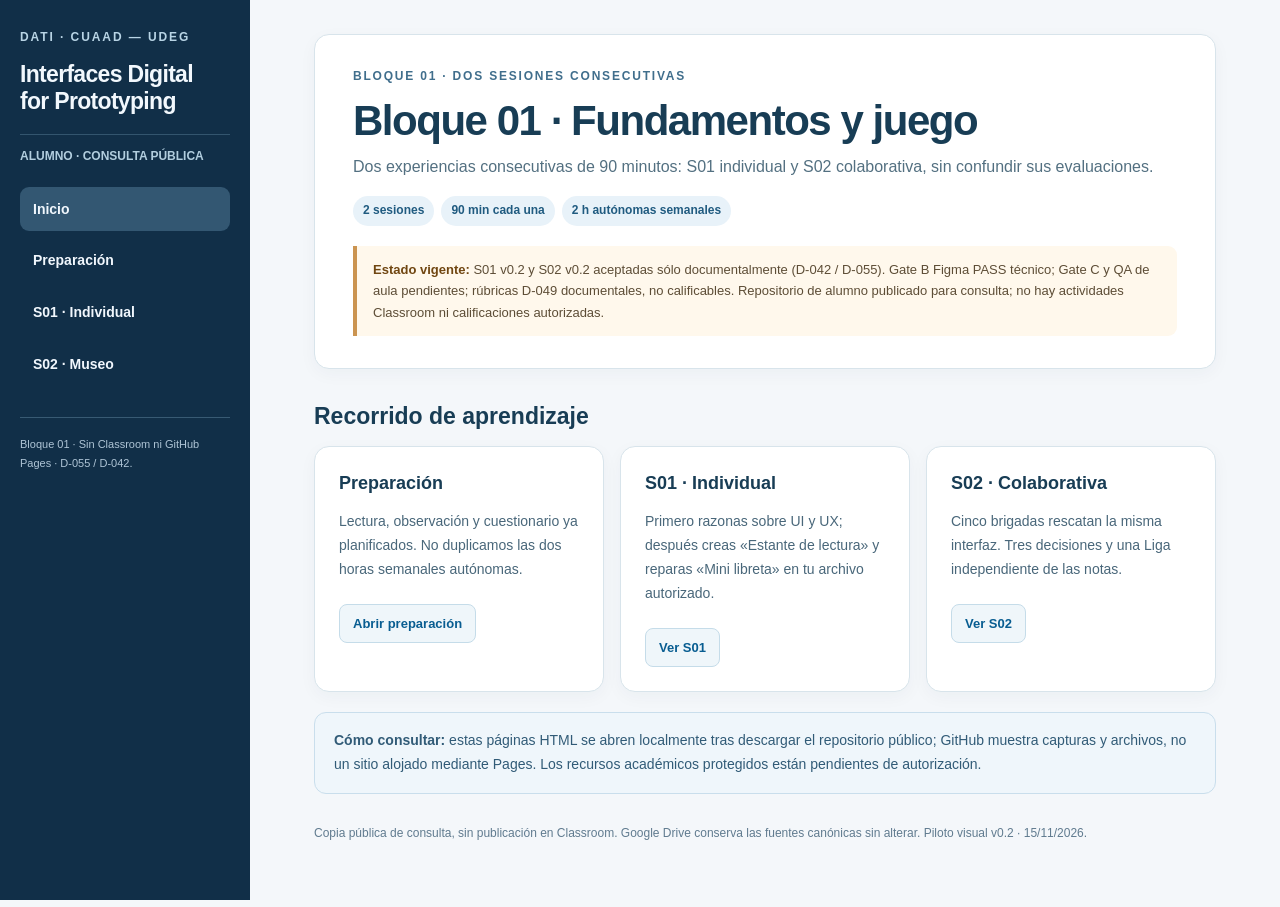
==== web-preview/index.html @ 939de9dd "Bloque 01: materiales alumno públicos sin historial privado" ====
<!doctype html><html lang="es"><head><meta charset="utf-8"><meta name="viewport" content="width=device-width,initial-scale=1"><meta name="color-scheme" content="light"><title>Bloque 01 · Fundamentos y juego · IDP</title><link rel="stylesheet" href="styles.css"></head><body><a class="skip" href="#main">Saltar al contenido principal</a><div class="layout"><aside class="sidebar"><div class="brand">DATI · CUAAD — UdeG</div><h2>Interfaces Digital<br>for Prototyping</h2><div class="audience">ALUMNO · CONSULTA PÚBLICA</div><nav class="nav" aria-label="Navegación entre sesiones"><a href="index.html" class="active" aria-current="page">Inicio</a><a href="preparacion.html">Preparación</a><a href="s01.html">S01 · Individual</a><a href="s02.html">S02 · Museo</a></nav><p class="foot">Bloque 01 · Sin Classroom ni GitHub Pages · D-055 / D-042.</p></aside><main id="main"><section class="hero"><div class="eyebrow">Bloque 01 · Dos sesiones consecutivas</div><h1>Bloque 01 · Fundamentos y juego</h1><p class="lead">Dos experiencias consecutivas de 90 minutos: S01 individual y S02 colaborativa, sin confundir sus evaluaciones.</p><div class="tags"><span class="tag">2 sesiones</span><span class="tag">90 min cada una</span><span class="tag">2 h autónomas semanales</span></div><div class="status"><b>Estado vigente:</b> S01 v0.2 y S02 v0.2 aceptadas sólo documentalmente (D-042 / D-055). Gate B Figma PASS técnico; Gate C y QA de aula pendientes; rúbricas D-049 documentales, no calificables. Repositorio de alumno publicado para consulta; no hay actividades Classroom ni calificaciones autorizadas.</div></section><h2 class="panel-title">Recorrido de aprendizaje</h2><div class="cards"><section class="card"><h3>Preparación</h3><p>Lectura, observación y cuestionario ya planificados. No duplicamos las dos horas semanales autónomas.</p><a class="button" href="preparacion.html">Abrir preparación</a></section><section class="card"><h3>S01 · Individual</h3><p>Primero razonas sobre UI y UX; después creas «Estante de lectura» y reparas «Mini libreta» en tu archivo autorizado.</p><a class="button" href="s01.html">Ver S01</a></section><section class="card"><h3>S02 · Colaborativa</h3><p>Cinco brigadas rescatan la misma interfaz. Tres decisiones y una Liga independiente de las notas.</p><a class="button" href="s02.html">Ver S02</a></section></div><div class="notice"><b>Cómo consultar:</b> estas páginas HTML se abren localmente tras descargar el repositorio público; GitHub muestra capturas y archivos, no un sitio alojado mediante Pages. Los recursos académicos protegidos están pendientes de autorización.</div><p class="foot-note">Copia pública de consulta, sin publicación en Classroom. Google Drive conserva las fuentes canónicas sin alterar. Piloto visual v0.2 · 15/11/2026.</p></main></div></body></html>
---- web-preview/styles.css ----
/* Presentación privada v0.2. No scripts, tracking, fuentes externas ni CDN. */
:root{--navy:#112f48;--deep:#183d55;--primary:#12649a;--light:#eff5f9;--line:#d8e4eb;--body:#293f51;--muted:#537081;--amber:#ad6a17;--focus:#c76b23}
*{box-sizing:border-box}
html{scroll-behavior:smooth}
body{margin:0;background:#f4f7fa;color:var(--body);font:15px/1.64 -apple-system,BlinkMacSystemFont,"Segoe UI",Arial,sans-serif}
a{color:#085d91;text-underline-offset:3px}
a:focus-visible,summary:focus-visible,button:focus-visible{outline:3px solid var(--focus);outline-offset:3px}
.skip{position:absolute;left:-200vw;top:0;z-index:100;background:white;padding:12px}
.skip:focus{left:12px;top:12px}
.layout{display:grid;grid-template-columns:250px minmax(0,1fr);min-height:100vh}
.sidebar{background:var(--navy);color:white;padding:28px 20px;position:sticky;top:0;height:100vh;overflow-y:auto}
.brand{font-size:12px;text-transform:uppercase;letter-spacing:.16em;color:#b8d4e5;font-weight:700}
.sidebar h2{font-size:23px;line-height:1.2;margin:13px 0 18px;letter-spacing:-.03em}
.sidebar .audience{font-size:12px;font-weight:700;color:#b2cedf;padding:12px 0;border-top:1px solid #33556e}
.nav{display:grid;gap:7px;margin-top:8px}
.nav a{display:block;color:#f1f7fd;text-decoration:none;padding:11px 13px;border-radius:9px;font-size:14px;font-weight:550}
.nav a:hover,.nav a.active{background:#335772}
.sidebar .foot{border-top:1px solid #385a73;margin-top:30px;padding-top:17px;font-size:11px;color:#afc5d6;line-height:1.7}
main{min-width:0;padding:34px clamp(20px,5vw,76px);max-width:1370px}
.hero,.card,.outline,.full-source,.source-content,.timeline{background:white;border:1px solid var(--line);border-radius:15px;box-shadow:0 5px 17px rgba(20,45,65,.04)}
.hero{padding:32px clamp(22px,3vw,38px)}
.eyebrow{font-size:12px;letter-spacing:.15em;font-weight:800;color:#406e8c;text-transform:uppercase}
h1{font-size:clamp(29px,4vw,42px);line-height:1.13;letter-spacing:-.035em;color:var(--deep);margin:10px 0}
h2{font-size:23px;line-height:1.3;color:var(--deep)}
h3{font-size:18px;line-height:1.4;color:var(--deep)}
.lead{font-size:16px;color:var(--muted);margin:9px 0 14px}
.tags{display:flex;gap:7px;flex-wrap:wrap;margin:16px 0 20px}
.tag{background:#e8f2f9;color:#205b80;padding:5px 10px;font-size:12px;border-radius:50px;font-weight:750}
.tag.private{color:#79431b;background:#fff0de}
.status{border-left:4px solid #cb9450;background:#fff8ec;padding:13px 16px;border-radius:0 9px 9px 0;font-size:13px;color:#5d4d36;line-height:1.65}
.status b{color:#704611}
.panel-title{margin:33px 0 14px}
.cards{display:grid;grid-template-columns:repeat(auto-fit,minmax(225px,1fr));gap:16px}
.card{padding:24px}
.card h3{margin:0 0 10px}
.card p,.card li{font-size:14px;color:#49677a}
.card p{line-height:1.7}
.card .desc{font-size:12px}
.card .button{display:inline-block;margin-top:8px;text-decoration:none;padding:8px 13px;border:1px solid #c5dce9;background:#eff6fa;border-radius:8px;font-weight:750;font-size:13px}
.notice{padding:16px 19px;background:#eff6fb;border:1px solid #c9deec;border-radius:12px;line-height:1.7;font-size:14px;color:#315b77;margin:20px 0}
.notice.warning{background:#fffaef;border-color:#eddbaf;color:#725a2c}
.outline{padding:20px;margin-top:20px}
.outline h3{margin:0 0 10px}
.jump{display:flex;gap:9px;flex-wrap:wrap}
.jump a{font-size:13px;text-decoration:none;background:#eaf3f9;border-radius:50px;padding:8px 13px;font-weight:700}
.full-source{margin:30px 0 18px;overflow:hidden}
.full-source>summary{list-style:none;cursor:pointer;padding:19px 24px;background:#eef6fa;font-size:16px;display:flex;align-items:center;justify-content:space-between;gap:10px;color:var(--deep)}
.full-source>summary::-webkit-details-marker{display:none}
.full-source>summary::before{content:"+";font-size:23px;font-weight:700;order:2}
.full-source[open]>summary::before{content:"−"}
.full-source>summary .aside{font-size:12px;color:#52758b}
.source-content{border:0;border-radius:0;padding:24px clamp(15px,4vw,40px);box-shadow:none}
.source-content p{line-height:1.85;font-size:15px;overflow-wrap:anywhere}
.source-section{scroll-margin-top:16px;border-top:1px solid var(--line);padding:10px 0 22px}
.source-section h3{font-size:20px;margin:15px 0;color:var(--deep)}
.instruction-step{display:flex;gap:11px}
.step-num{flex:0 0 auto;background:#e8f2f8;color:#1b6394;border-radius:50%;width:26px;height:26px;line-height:26px;font-size:13px;text-align:center;font-weight:800}
.source-bullet{padding-left:18px;border-left:2px solid #e0ebf2}
.toc{background:#f1f7fb;border-radius:11px;padding:19px;margin:20px 0 28px;display:grid;grid-template-columns:repeat(auto-fit,minmax(220px,1fr));gap:10px}
.toc h3{grid-column:1/-1;margin:0}
.toc a{line-height:1.45;font-size:13px}
.historical{background:#f7f8f9;border:1px solid #dce4e9;border-radius:10px;padding:13px 16px}
.historical summary{font-weight:700;cursor:pointer;color:#456378}
.historical p{color:#5f7484;font-size:13px}
.solution{background:#fefaf2;border:1px solid #efdaa7;border-radius:10px;margin:18px 0}
.solution summary{padding:16px;font-weight:800;cursor:pointer;color:#674824}
.solution .source-section{margin:0 18px}
.timeline{padding:20px;margin:20px 0}
.timeline ol{padding:0;margin:0;list-style:none}
.timeline li{border-top:1px solid var(--line);padding:12px 0;display:grid;grid-template-columns:90px 1fr;gap:16px;font-size:14px}
.timeline li strong{color:var(--primary)}
.timeline li:first-child{border-top:0}
.metric{color:#16679a;font-size:31px;font-weight:850}
.brief{background:#fafcfe;border:2px dashed #b3cddd;border-radius:14px;padding:18px;margin:10px 0}
.brief span{display:inline-block;background:#e9f1f7;border:1px solid #d0e2ec;padding:8px 11px;border-radius:7px;font-size:13px;margin:5px}
.brief strong{display:block;margin-bottom:12px}
.faux{background:#fff5ec;border:1px solid #e4bb8b;border-radius:12px;padding:20px}
.faux p{margin:10px 0}
.foot-note{margin:30px 0;font-size:12px;color:#607b8f}
@media(max-width:830px){.layout{grid-template-columns:1fr}.sidebar{height:auto;position:static;padding:18px}.sidebar h2{font-size:19px}.nav{display:flex;flex-wrap:wrap}.sidebar .foot{display:none}main{padding:18px}.cards{grid-template-columns:1fr}.hero{padding:23px}.full-source>summary{display:block}.timeline li{grid-template-columns:75px 1fr}}
@media(prefers-reduced-motion:reduce){html{scroll-behavior:auto}}

/* High-contrast brand on navy sidebar (v0.2) */
.sidebar h2{color:#f2f8fd}
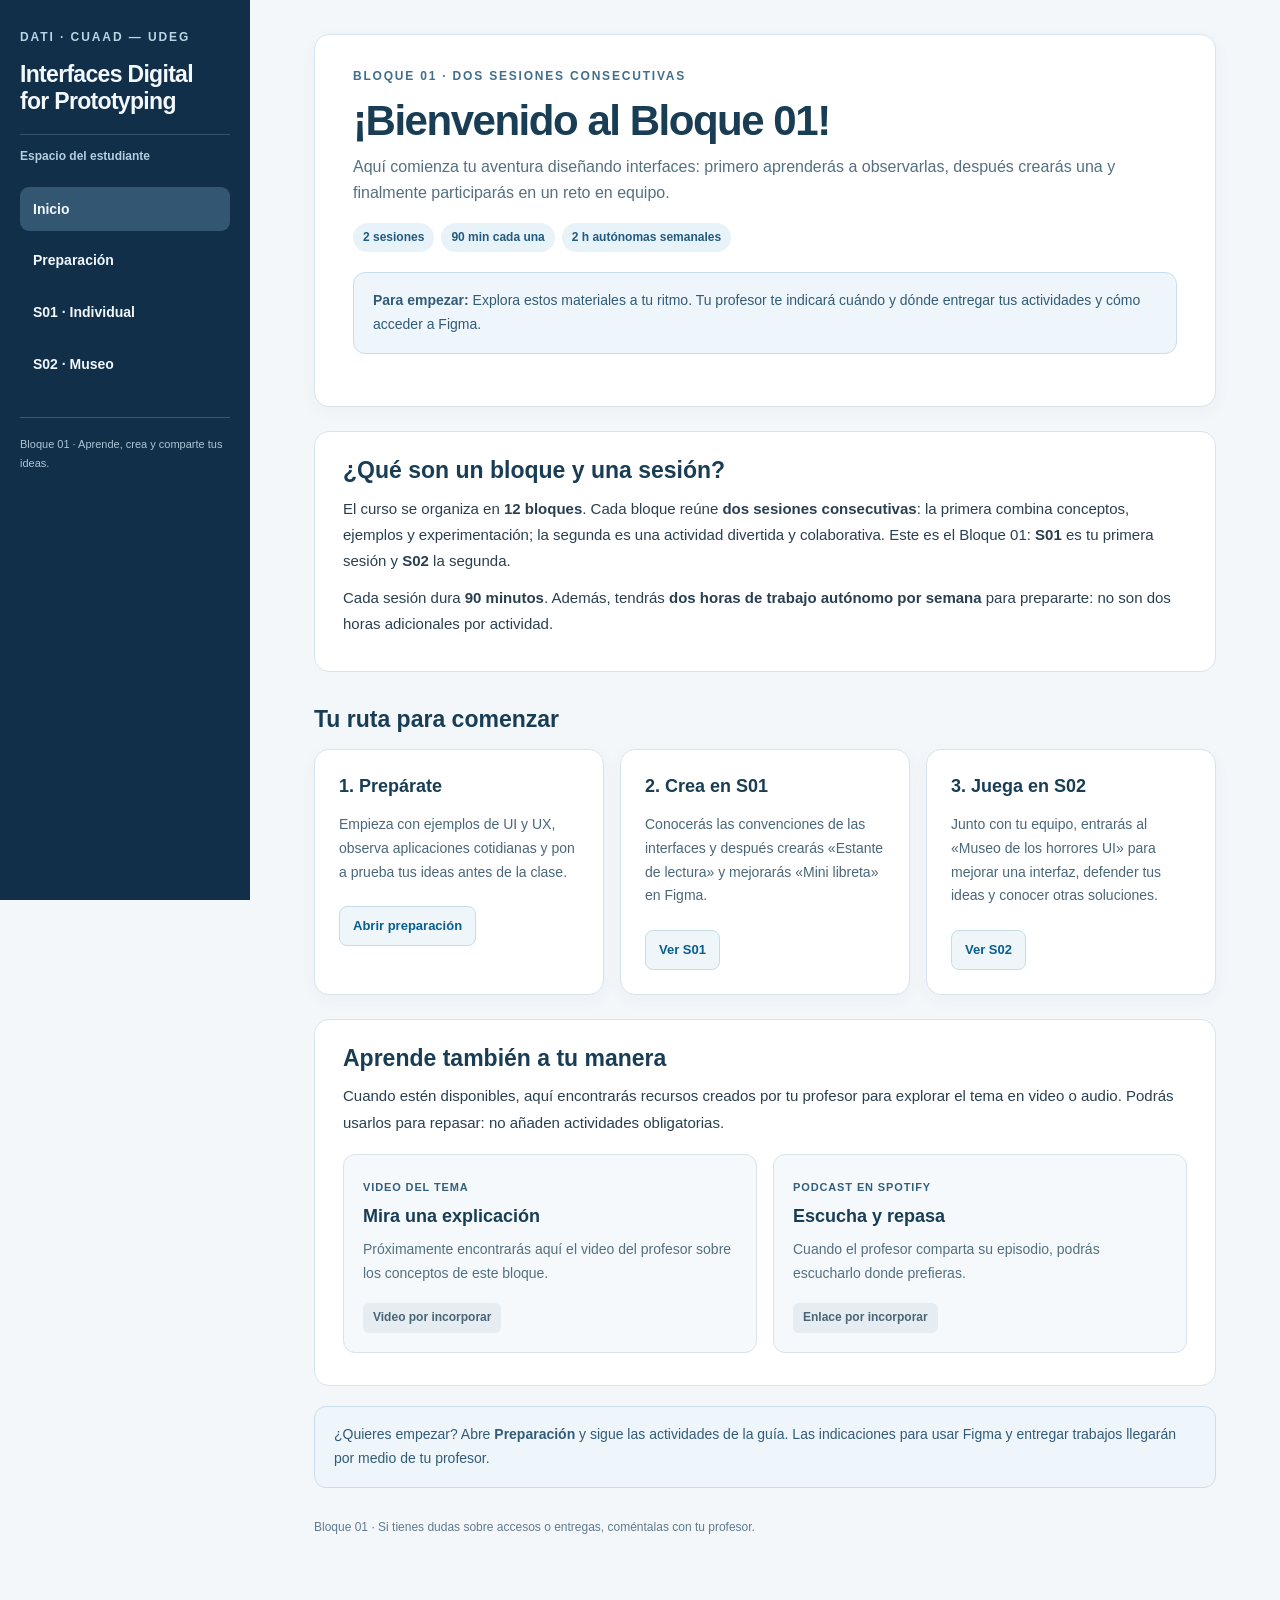
==== commit d755a0c4: "fix(alumnos): simplificar experiencia B01 y abrir lectura desde navegación" ====
--- a/web-preview/index.html
+++ b/web-preview/index.html
@@ -1 +1 @@
-<!doctype html><html lang="es"><head><meta charset="utf-8"><meta name="viewport" content="width=device-width,initial-scale=1"><meta name="color-scheme" content="light"><title>Bloque 01 · Fundamentos y juego · IDP</title><link rel="stylesheet" href="styles.css"></head><body><a class="skip" href="#main">Saltar al contenido principal</a><div class="layout"><aside class="sidebar"><div class="brand">DATI · CUAAD — UdeG</div><h2>Interfaces Digital<br>for Prototyping</h2><div class="audience">ALUMNO · CONSULTA PÚBLICA</div><nav class="nav" aria-label="Navegación entre sesiones"><a href="index.html" class="active" aria-current="page">Inicio</a><a href="preparacion.html">Preparación</a><a href="s01.html">S01 · Individual</a><a href="s02.html">S02 · Museo</a></nav><p class="foot">Bloque 01 · Sin Classroom ni GitHub Pages · D-055 / D-042.</p></aside><main id="main"><section class="hero"><div class="eyebrow">Bloque 01 · Dos sesiones consecutivas</div><h1>Bloque 01 · Fundamentos y juego</h1><p class="lead">Dos experiencias consecutivas de 90 minutos: S01 individual y S02 colaborativa, sin confundir sus evaluaciones.</p><div class="tags"><span class="tag">2 sesiones</span><span class="tag">90 min cada una</span><span class="tag">2 h autónomas semanales</span></div><div class="status"><b>Estado vigente:</b> S01 v0.2 y S02 v0.2 aceptadas sólo documentalmente (D-042 / D-055). Gate B Figma PASS técnico; Gate C y QA de aula pendientes; rúbricas D-049 documentales, no calificables. Repositorio de alumno publicado para consulta; no hay actividades Classroom ni calificaciones autorizadas.</div></section><h2 class="panel-title">Recorrido de aprendizaje</h2><div class="cards"><section class="card"><h3>Preparación</h3><p>Lectura, observación y cuestionario ya planificados. No duplicamos las dos horas semanales autónomas.</p><a class="button" href="preparacion.html">Abrir preparación</a></section><section class="card"><h3>S01 · Individual</h3><p>Primero razonas sobre UI y UX; después creas «Estante de lectura» y reparas «Mini libreta» en tu archivo autorizado.</p><a class="button" href="s01.html">Ver S01</a></section><section class="card"><h3>S02 · Colaborativa</h3><p>Cinco brigadas rescatan la misma interfaz. Tres decisiones y una Liga independiente de las notas.</p><a class="button" href="s02.html">Ver S02</a></section></div><div class="notice"><b>Cómo consultar:</b> estas páginas HTML se abren localmente tras descargar el repositorio público; GitHub muestra capturas y archivos, no un sitio alojado mediante Pages. Los recursos académicos protegidos están pendientes de autorización.</div><p class="foot-note">Copia pública de consulta, sin publicación en Classroom. Google Drive conserva las fuentes canónicas sin alterar. Piloto visual v0.2 · 15/11/2026.</p></main></div></body></html>+<!doctype html><html lang="es"><head><meta charset="utf-8"><meta name="viewport" content="width=device-width,initial-scale=1"><meta name="color-scheme" content="light"><title>Bloque 01 · Fundamentos y juego · IDP</title><link rel="stylesheet" href="styles.css"></head><body><a class="skip" href="#main">Saltar al contenido principal</a><div class="layout"><aside class="sidebar"><div class="brand">DATI · CUAAD — UdeG</div><h2>Interfaces Digital<br>for Prototyping</h2><div class="audience">Espacio del estudiante</div><nav class="nav" aria-label="Navegación entre sesiones"><a href="index.html" class="active" aria-current="page">Inicio</a><a href="preparacion.html">Preparación</a><a href="s01.html">S01 · Individual</a><a href="s02.html">S02 · Museo</a></nav><p class="foot">Bloque 01 · Aprende, crea y comparte tus ideas.</p></aside><main id="main"><section class="hero"><div class="eyebrow">Bloque 01 · Dos sesiones consecutivas</div><h1>¡Bienvenido al Bloque 01!</h1><p class="lead">Aquí comienza tu aventura diseñando interfaces: primero aprenderás a observarlas, después crearás una y finalmente participarás en un reto en equipo.</p><div class="tags"><span class="tag">2 sesiones</span><span class="tag">90 min cada una</span><span class="tag">2 h autónomas semanales</span></div><div class="notice" role="note"><strong>Para empezar:</strong> Explora estos materiales a tu ritmo. Tu profesor te indicará cuándo y dónde entregar tus actividades y cómo acceder a Figma.</div></section><section class="welcome" aria-labelledby="como-funciona"><h2 id="como-funciona">¿Qué son un bloque y una sesión?</h2><p>El curso se organiza en <strong>12 bloques</strong>. Cada bloque reúne <strong>dos sesiones consecutivas</strong>: la primera combina conceptos, ejemplos y experimentación; la segunda es una actividad divertida y colaborativa. Este es el Bloque 01: <strong>S01</strong> es tu primera sesión y <strong>S02</strong> la segunda.</p><p>Cada sesión dura <strong>90 minutos</strong>. Además, tendrás <strong>dos horas de trabajo autónomo por semana</strong> para prepararte: no son dos horas adicionales por actividad.</p></section><h2 class="panel-title">Tu ruta para comenzar</h2><div class="cards"><section class="card"><h3>1. Prepárate</h3><p>Empieza con ejemplos de UI y UX, observa aplicaciones cotidianas y pon a prueba tus ideas antes de la clase.</p><a class="button" href="preparacion.html">Abrir preparación</a></section><section class="card"><h3>2. Crea en S01</h3><p>Conocerás las convenciones de las interfaces y después crearás «Estante de lectura» y mejorarás «Mini libreta» en Figma.</p><a class="button" href="s01.html">Ver S01</a></section><section class="card"><h3>3. Juega en S02</h3><p>Junto con tu equipo, entrarás al «Museo de los horrores UI» para mejorar una interfaz, defender tus ideas y conocer otras soluciones.</p><a class="button" href="s02.html">Ver S02</a></section></div><section class="media-section" aria-labelledby="recursos-multimedia"><h2 id="recursos-multimedia">Aprende también a tu manera</h2><p>Cuando estén disponibles, aquí encontrarás recursos creados por tu profesor para explorar el tema en video o audio. Podrás usarlos para repasar: no añaden actividades obligatorias.</p><div class="media-grid"><div class="media-card" data-media-slot="video" aria-label="Espacio reservado para video"><span class="media-type">VIDEO DEL TEMA</span><h3>Mira una explicación</h3><p>Próximamente encontrarás aquí el video del profesor sobre los conceptos de este bloque.</p><span class="media-pending">Video por incorporar</span></div><div class="media-card" data-media-slot="podcast" aria-label="Espacio reservado para podcast"><span class="media-type">PODCAST EN SPOTIFY</span><h3>Escucha y repasa</h3><p>Cuando el profesor comparta su episodio, podrás escucharlo donde prefieras.</p><span class="media-pending">Enlace por incorporar</span></div></div></section><div class="notice">¿Quieres empezar? Abre <strong>Preparación</strong> y sigue las actividades de la guía. Las indicaciones para usar Figma y entregar trabajos llegarán por medio de tu profesor.</div><p class="foot-note">Bloque 01 · Si tienes dudas sobre accesos o entregas, coméntalas con tu profesor.</p></main></div></body></html>
--- a/web-preview/styles.css
+++ b/web-preview/styles.css
@@ -1,4 +1,4 @@
-/* Presentación privada v0.2. No scripts, tracking, fuentes externas ni CDN. */
+/* Vista local del estudiante. Sin tracking, fuentes externas ni CDN. */
 :root{--navy:#112f48;--deep:#183d55;--primary:#12649a;--light:#eff5f9;--line:#d8e4eb;--body:#293f51;--muted:#537081;--amber:#ad6a17;--focus:#c76b23}
 *{box-sizing:border-box}
 html{scroll-behavior:smooth}
@@ -82,3 +82,16 @@
 
 /* High-contrast brand on navy sidebar (v0.2) */
 .sidebar h2{color:#f2f8fd}
+
+/* Portada y recursos complementarios accesibles sin conexión. */
+.welcome,.media-section{background:#fff;border:1px solid var(--line);border-radius:15px;padding:24px 28px;margin-top:24px}
+.welcome h2,.media-section h2{margin:0 0 10px}
+.welcome p,.media-section>p{margin:10px 0;font-size:15px;color:var(--body);line-height:1.75}
+.media-grid{display:grid;grid-template-columns:repeat(auto-fit,minmax(230px,1fr));gap:16px;margin:18px 0 8px}
+.media-grid-prep{margin:22px 0 0}
+.media-card{background:#f5f9fc;border:1px solid var(--line);border-radius:12px;padding:19px}
+.media-card h3{margin:5px 0 9px;font-size:18px}
+.media-card p{font-size:14px;line-height:1.7;margin:0 0 18px;color:var(--muted)}
+.media-type{font-size:11px;letter-spacing:.08em;font-weight:800;color:#345f7b}
+.media-pending{display:inline-block;color:#4b6474;background:#e5edf2;padding:5px 10px;border-radius:6px;font-size:12px;font-weight:700}
+@media(max-width:830px){.welcome,.media-section{padding:19px}}
